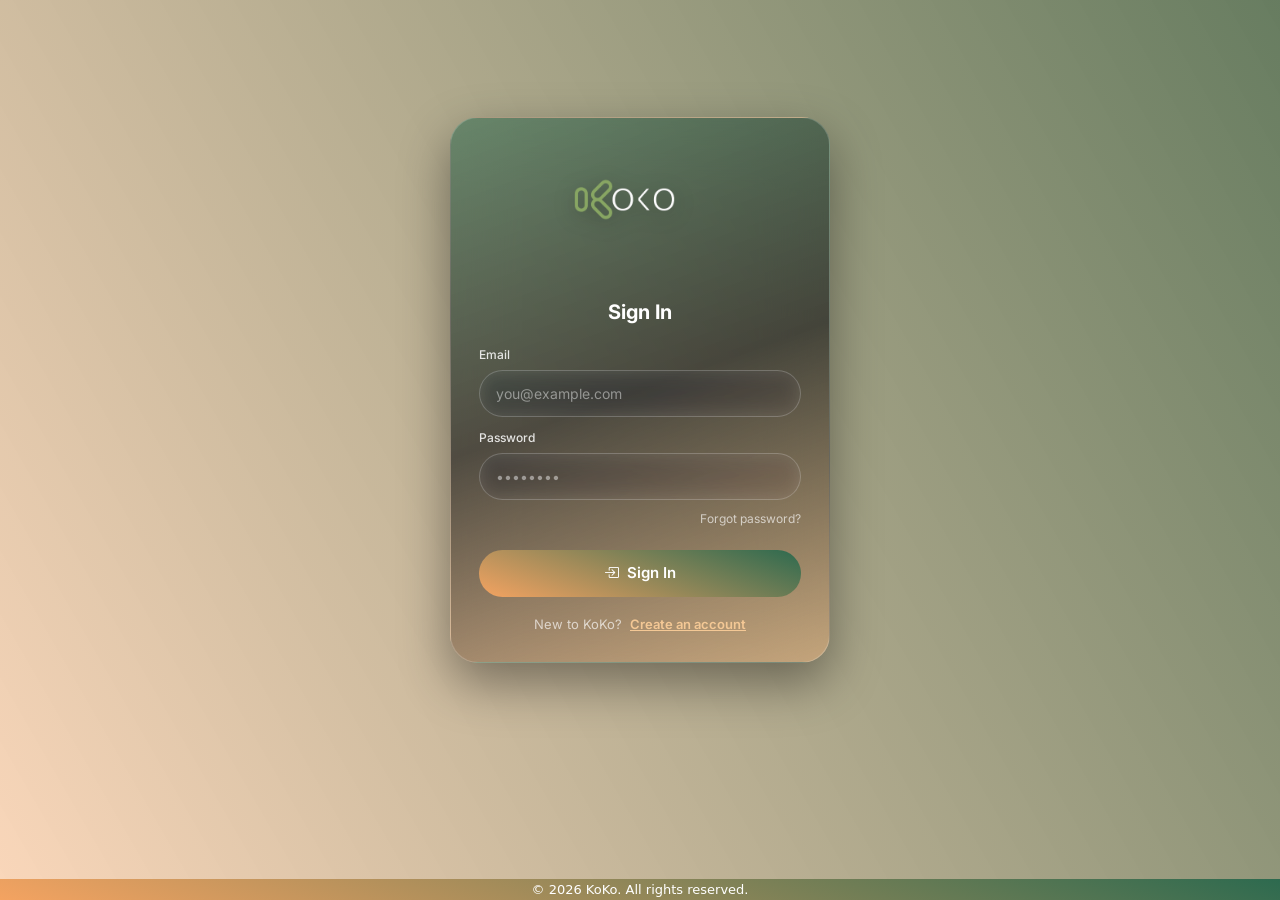
==== KoKoApp/src/main/resources/templates/login.html @ 44653a3a "CREATE: collection of the index pages stored under templates folder" ====
<!DOCTYPE html>
<html lang="en">
<head>
    <meta charset="UTF-8">
    <meta name="viewport" content="width=device-width, initial-scale=1.0">

<!-- ======================================================
     STYLESHEET

     Local HTML:
         css/style.css

     Spring Boot:
         /css/style.css
====================================================== -->

<link rel="stylesheet" href="../static/css/style.css">
<style>
    body {
  background-image: url("../static/images/Daveyton-Main-Entrance-B.jpg");
  background-size: cover;
  background-position: center;
  background-repeat: no-repeat;
  min-height: 100vh;

  
  
}
</style>

<!--
<link rel="stylesheet" href="/css/style.css">
-->

    <link href="https://cdn.jsdelivr.net/npm/bootstrap@5.3.3/dist/css/bootstrap.min.css" rel="stylesheet">
    <link href="https://fonts.googleapis.com/css2?family=Inter:wght@300;400;500;600;700&display=swap" rel="stylesheet">
    <link href="https://cdn.jsdelivr.net/npm/bootstrap-icons@1.11.3/font/bootstrap-icons.min.css" rel="stylesheet" >

    <title>KoKo | Sign In</title>
</head>

<body>



<main class="auth-page">
    <div class="auth-card">

        <img src="../static/images/kokoLogo.png" alt="KoKo" class="auth-logo">

        <h1 class="auth-title">Sign In</h1>

        <form class="auth-form" id="signin-form" autocomplete="off">

            <div id="login-error" class="auth-error"></div>

            <label class="auth-label" for="login-email">Email</label>
            <input type="email" id="login-email" class="auth-input" placeholder="you@example.com" required>

            <label class="auth-label" for="login-password">Password</label>
            <input type="password" id="login-password" class="auth-input" placeholder="••••••••" required>

            <a href="#" class="auth-forgot">Forgot password?</a>

            <button type="submit" class="auth-submit">
                <i class="bi bi-box-arrow-in-right"></i>
                Sign In
            </button>

            <p class="auth-switch">
                New to KoKo?
                <a href="/register" class="auth-switch-link">Create an account</a>
            </p>

        </form>

    </div>
</main>
<footer>
    <p>&copy; 2026 KoKo. All rights reserved.</p>
</footer>

<!-- ======================================================
     JAVASCRIPT
     ------------------------------------------------------
     Development (Open login.html):
         js/*.js

     Spring Boot:
         /js/*.js

     Uncomment the section you are using.
====================================================== -->

<!-- ========================= -->
<!-- Local HTML Development -->
<!-- ========================= -->
<script src="js/api.js"></script>
<script src="js/auth.js"></script>
<script src="js/ui.js"></script>

<!-- ========================= -->
<!-- Spring Boot Deployment -->
<!-- ========================= -->
<!--
<script src="/js/api.js"></script>
<script src="/js/auth.js"></script>
<script src="/js/ui.js"></script>
-->

</body>
</html>
---- KoKoApp/src/main/resources/static/css/style.css ----
/* BACKGROUND */
html, body {
  height: 100%;
  margin: 0;
}

body {
  background-image: url("../images/bgMain.png");
  background-size: cover;
  background-position: center;
  background-repeat: no-repeat;
  min-height: 100vh;

  
}

/* overlay */
body::before {
  content: "";
  opacity: 1;
  position: fixed;
  top: 0;
  left: 0;
  width: 100%;
  height: 100%;
  background: linear-gradient(600deg, rgba(13, 47, 2, 0.626), #f4a3616f);


  pointer-events: none;
}

/* HEADER */
header {
  position: fixed;
  top: 15px;
  left: 50%;
  transform: translateX(-50%);

  width: min(95%, 1200px);
  height: 55px;

  display: flex;
  align-items: center;
  justify-content: space-between;

  padding: 0 15px;

  background: linear-gradient(590deg, #2d6a4fc8, rgba(0, 0, 0, 0), #f4a361b3);
  border-radius: 200px;


  backdrop-filter: blur(50px);
  -webkit-backdrop-filter: blur(50px);
  border: 10px solid linear-gradient(390deg, #2d6a4f8f, rgba(0, 0, 0, 0), #f4a3618b);
  
  box-shadow: 0 10px 30px rgba(255, 255, 255, 0.25);
  

  z-index: 1000;
  animation: headerFloatIn 0.8s ease-out;
}

@keyframes headerFloatIn {
  0% {
    opacity: 0;
    transform: translateX(-50%) translateY(-20px) scale(0.98);
    filter: blur(6px);
  }

  100% {
    opacity: 1;
    transform: translateX(-50%) translateY(0) scale(1);
    filter: blur(0px);
  }
}

/* LEFT + RIGHT GROUPS */
.header-left,
.header-right {
  display: flex;
  align-items: center;
  gap: 10px;
}

/* LOGO (RESPONSIVE CENTER) */
.logo {
  position: absolute;
  top: 50%;
  left: 50%;
  transform: translate(-50%, -50%);

  width: clamp(560px, 30vw, 680px);
  height: auto;

  z-index: 2000;

  pointer-events: none;

  filter: drop-shadow(0 10px 25px rgba(0,0,0,0.35));
  opacity: 0;
  animation: logoIn 3s ease-out forwards;
}

@keyframes logoIn {
  0% {
    opacity: 0;
    transform: translate(-50%, -50%) scale(0.75);
    filter: blur(8px);
  }

  60% {
    opacity: 1;
    transform: translate(-50%, -50%) scale(1.05);
    filter: blur(0px);
  }

  100% {
    opacity: 1;
    transform: translate(-50%, -50%) scale(1);
    filter: blur(0px);
  }
}

/* ICON BUTTONS */
.auth-item {
  display: flex;
  align-items: center;
  gap: 6px;

  color: white;
  cursor: pointer;
  text-decoration: none;

  font-size: clamp(12px, 1.2vw, 16px);

  padding: 6px 10px;
  border-radius: 20px;

  transition: transform 0.2s ease, color 0.2s ease, background 0.2s ease;
}

/* ICONS */
.auth-icon {
  font-size: clamp(16px, 1.6vw, 24px);
}
.auth-item:hover {
  transform: scale(0.95);
  color: #ffffff;
  background: rgba(255, 255, 255, 0.15);
}
.auth-item:active {
  transform: scale(0.92);
  background: rgba(255, 255, 255, 0.2);
}
/* tooltip */
.auth-item {
  position: relative;
}
.auth-item::after {
  content: "";
}
/* show on hover */
.auth-item:hover::after{
  opacity: 1;
}

/* MOBILE BEHAVIOUR */
@media (max-width: 780px) {

  .auth-item span {
    display: none;
  }

  .auth-item::after {
    content: attr(data-tooltip);

    position: absolute;
    bottom: -40px;
    left: 50%;
    transform: translateX(-50%);

    background: linear-gradient(590deg, #2d6a4f8f, rgba(0, 0, 0, 0), #f4a3618b);
    color: white;

    padding: 4px 8px;
    font-size: 18px;
    border-radius: 50px;

    white-space: nowrap;

    opacity: 0;
    pointer-events: none;

    transition: opacity 0.1s ease;
  }

  .logo {
    width: 560px;
  }

  header {
    height: 50px;
  }
}


/* TOP RATED SECTION */
.top-rated-section {
  margin-top: 90px;
  padding: 2px;
}

/* header text */
.top-rated-header {
  text-align: center;
  margin-bottom: 1px;

}

.top-rated-header h2 {
  margin: 0;
  font-size: 22px;
  font-weight: 600;
  font-family: system-ui, -apple-system, "Segoe UI", Roboto, "Helvetica Neue", Arial, sans-serif;
  text-shadow: 0 2px 10px rgba(0,0,0,0.3);
}


.top-rated-header p {
  margin: 0px 0 0;
  font-size: 13px;
  font-style: italic;
}
.top-rated-header h2,
.top-rated-header p {
  color: #ffffff;
}
/*  STORIES SCROLL ROW */
.stories-container {
  display: flex;
  gap: 12px;

  overflow-x: auto;
  padding: 10px;

  scroll-snap-type: x mandatory;
  -webkit-overflow-scrolling: touch;
}

/* hide scrollbar  */
.stories-container::-webkit-scrollbar {
  display: none;
}
.stories-container {
  -ms-overflow-style: none;
  scrollbar-width: none; }

/* STORY CARD */
.story-card {
  flex: 0 0 auto;

  width: 160px;
  height: 120px;

  border-radius: 20px;

  background: rgba(255, 255, 255, 0.15);
  backdrop-filter: blur(10px);

  display: flex;
  align-items: center;
  justify-content: center;

  color: white;
  font-size: 18px;

  scroll-snap-align: start;
  

  transition: transform 0.2s ease;
}



/* hover effect */
.story-card:hover {
  transform: scale(1.05);
}



/* TITLE (WHITE CARD BACKGROUND) */
.top-rated-header h2,
.map-header h2 {
  

  
  backdrop-filter: blur(0px);

  padding: 1px 1px;
  border-radius: 50px;

  color: rgba(255, 255, 255, 0.819);
  font-size: 22px;
  font-weight: 600;

  animation: fadeUp 0.8s ease-out backwards;
  animation-delay: 0.3s;
}

.top-rated-header,
.map-header {
  text-align: center;
  margin-bottom: 12px;
}

@keyframes fadeUp {
  0% {
    opacity: 0;
    transform: translateY(20px);
    filter: blur(8px);
  }

  100% {
    opacity: 1;
    transform: translateY(0);
    filter: blur(0);
  }
}

@keyframes fadeScale {
  0% {
    opacity: 0;
    transform: scale(0.85);
    filter: blur(10px);
  }

  100% {
    opacity: 1;
    transform: scale(1);
    filter: blur(0);
  }
}

.top-rated-header p,
.map-header p {
  animation: fadeUp 0.8s ease-out backwards;
  animation-delay: 0.3s;
}

/* DESCRIPTION (SMALL WHITE CARD) */
.top-rated-header p,
.map-header p {
  


  position: center;

  background: linear-gradient(400deg, rgba(13, 47, 2, 0.626), #f4a3616f);
  backdrop-filter: blur(3px);
  border-radius: 50px;

  padding: 1px 100px;
  

  color: rgba(255, 255, 255, 0.85);
  font-size: 13px;

  box-shadow: 0 4px 12px rgba(0, 0, 0, 0.15);
}


/* MAP SECTION */
.map-section {
  margin-top: 1px;
  padding: 10px 10px;
}

/* HEADER */
.map-header {
  text-align: center;
  margin-bottom: 10px;
}

.map-header h2 {
  margin: 0;
  font-size: 22px;
  font-weight: 600;


  text-shadow: 0 2px 10px rgba(0,0,0,0.35);
}

.map-header p {
  margin: 0px 0 0;
  font-size: 13px;
  font-style: italic;

}



/* MAP CONTAINER */
.map-container {
  width: 100%;
  height: 380px;

  border-radius: 20px;

  background: rgba(255, 255, 255, 0.10);
  backdrop-filter: blur(12px);

  border: 1px solid rgba(255, 255, 255, 0.15);

  box-shadow:
    0 10px 30px rgba(0, 0, 0, 0.25);

  overflow: hidden;

  transition: transform 0.2s ease;
}

/* hover effect */
.map-container:hover {
  transform: scale(1.01);
}

.map-controls {
  display: flex;
  gap: 10px;
  justify-content: center;
  align-items: center;

  margin: 10px 0 15px;
  flex-wrap: wrap;
}

/* SEARCH BAR */
.map-search {
  flex: 1;
  max-width: 500px;

  padding: 10px 14px;

  border-radius: 50px;
  border: 1px solid rgba(255,255,255,0.2);

  background: rgba(255,255,255,0.12);
  backdrop-filter: blur(10px);

  color: white;
  outline: none;

  transition: 0.2s ease;
}

.map-search::placeholder {
  color: rgba(255,255,255,0.6);
}

.map-search:focus {
  transform: scale(1.02);
  border-color: rgba(255,255,255,0.4);
}

/* CATEGORY BUTTON */
.map-btn {
  display: flex;
  align-items: center;
  gap: 8px;

  padding: 10px 14px;

  border-radius: 50px;
  border: 1px solid rgba(255,255,255,0.2);

  background: rgba(255,255,255,0.12);
  backdrop-filter: blur(10px);

  color: white;
  cursor: pointer;

  transition: 0.2s ease;
}

.map-btn:hover {
  transform: scale(1.05);
  background: rgba(255,255,255,0.18);
}

/* FOOTER */


.bottom-actions {
  position: fixed;
  bottom: 23px; 
  left: 50%;
  transform: translateX(-50%);

  width: min(95%, 900px);

  display: flex;
  justify-content: space-between;
  align-items: center;

  z-index: 1500;

  pointer-events: none; /* prevents weird overlay blocking */
}

/* BUTTON STYLE */
.bottom-btn {
  pointer-events: auto;

  display: flex;
  align-items: center;
  gap: 4px;

  padding: 10px 16px;

  border-radius: 2000px;

  background: rgba(255, 255, 255, 0.12);
  
  background: linear-gradient(200deg, rgba(45,106,79,0.6), rgba(244,162,97,0.4));

  color: white;
  font-size: clamp(12px, 1.1vw, 15px);

  cursor: pointer;

  transition: all 0.2s ease;
}

/* ICONS */
.bottom-btn i {
  font-size: clamp(14px, 1.4vw, 18px);
}

/* HOVER EFFECT  */
.bottom-btn:hover {
  transform: translateY(-2px) scale(1.03);
  background: rgba(255, 255, 255, 0.18);
  box-shadow: 0 10px 25px rgba(0,0,0,0.25);
}

/* ACTIVE PRESS */
.bottom-btn:active {
  transform: scale(0.98);
}

/* subtle float in on load */
@keyframes floatInUp {
  0% {
    opacity: 0;
    transform: translateY(20px) scale(0.95);
    filter: blur(6px);
  }
  100% {
    opacity: 1;
    transform: translateY(0) scale(1);
    filter: blur(0);
  }
}

/* soft breathing glow */
@keyframes softGlow {
  0% {
    box-shadow: 0 0 0 rgba(255,255,255,0);
  }
  50% {
    box-shadow: 0 8px 25px rgba(255,255,255,0.08);
  }
  100% {
    box-shadow: 0 0 0 rgba(255,255,255,0);
  }
}

/* APPLY ANIMATION */
.bottom-btn {
  animation: floatInUp 0.6s ease-in both;
  animation-delay: 0.5s;
}

/* stagger each button like ChatGPT UI */
.bottom-btn.left {
  animation-delay: 0.2s;
}

.bottom-btn.center {
  animation-delay: 0.2s;
}

.bottom-btn.right {
  animation-delay: 0.2s;
}



@keyframes pulse {
  0% {
    opacity: 0;
    transform: scale(0.95);
  }
  50% {
    opacity: 0.2;
    transform: scale(1.05);
  }
  100% {
    opacity: 0;
    transform: scale(1.1);
  }
}




footer {
  position: fixed;
  bottom: 0;
  left: 50%;
  transform: translateX(-50%);

  width: 100%;

  background: linear-gradient(200deg, rgb(45, 106, 79), rgb(244, 163, 97));
  backdrop-filter: blur(10px);

  text-align: center;
  padding: 1px;

  z-index: 1000;
}
footer p {
  margin: 0;
  color: #fff;
  font-size: 13px;
  font-family: system-ui, -apple-system, "Segoe UI", Roboto, Arial, sans-serif;
}

/* ================================ */
/* AUTH PAGES (login.html / register.html) */
/* ================================ */

/* Lightweight header used on the auth pages - just the logo, links home */
.auth-page-header {
  display: flex;
  justify-content: center;
  padding: 28px 0 0;
  position: relative;
  z-index: 1;
}

.auth-page-header a {
  display: inline-block;
}

/* Full-page centering wrapper - sits on top of the site-wide bgMain.png
   background + gradient overlay already applied to <body> */
.auth-page {
  min-height: calc(100vh - 90px);
  display: flex;
  align-items: center;
  justify-content: center;
  padding: 30px 20px 60px;
  position: relative;
  z-index: 1;
}

/* CARD */
.auth-card {
  position: relative;

  width: 100%;
  max-width: 380px;

  padding: 3px 28px 28px;

  background: linear-gradient(160deg, rgba(45,106,79,0.55), rgba(20,20,20,0.65), rgba(244,162,97,0.35));
  backdrop-filter: blur(30px);
  -webkit-backdrop-filter: blur(30px);

  border: 1px solid rgba(255,255,255,0.18);
  border-radius: 28px;

  box-shadow: 0 20px 50px rgba(0,0,0,0.4);

  animation: fadeUp 0.35s ease-out;
}

/* LOGO */
.auth-logo {
  display: block;
  width: 300px;
  height: auto;
  margin: 0 auto 22px;
  filter: drop-shadow(0 4px 10px rgba(0,0,0,0.3));
}

.auth-title {
  margin: 0 0 22px;
  text-align: center;

  color: #ffffff;
  font-family: 'Inter', system-ui, sans-serif;
  font-size: 20px;
  font-weight: 700;
}

/* FORM */
.auth-form {
  display: flex;
  flex-direction: column;
}

.auth-label {
  color: rgba(255,255,255,0.85);
  font-family: 'Inter', system-ui, sans-serif;
  font-size: 12px;
  font-weight: 500;
  margin: 12px 0 6px;
}

.auth-label:first-of-type {
  margin-top: 0;
}

.auth-input {
  width: 100%;
  box-sizing: border-box;

  padding: 12px 16px;

  border-radius: 50px;
  border: 1px solid rgba(255,255,255,0.2);

  background: rgba(255,255,255,0.10);
  backdrop-filter: blur(10px);

  color: white;
  font-family: 'Inter', system-ui, sans-serif;
  font-size: 14px;
  outline: none;

  transition: 0.2s ease;
}

.auth-input::placeholder {
  color: rgba(255,255,255,0.45);
}

.auth-input:focus {
  transform: scale(1.01);
  border-color: rgba(255,255,255,0.45);
  background: rgba(255,255,255,0.14);
}

/* FORGOT PASSWORD */
.auth-forgot {
  align-self: flex-end;

  margin-top: 10px;

  color: rgba(255,255,255,0.65);
  font-family: 'Inter', system-ui, sans-serif;
  font-size: 12px;
  text-decoration: none;
}

.auth-forgot:hover {
  color: #ffffff;
  text-decoration: underline;
}

/* SUBMIT BUTTON */
.auth-submit {
  display: flex;
  align-items: center;
  justify-content: center;
  gap: 8px;

  width: 100%;

  margin-top: 22px;
  padding: 12px 0;

  border: none;
  border-radius: 50px;

  background: linear-gradient(200deg, #2d6a4f, #f4a361);
  color: white;

  font-family: 'Inter', system-ui, sans-serif;
  font-size: 15px;
  font-weight: 600;
  cursor: pointer;

  transition: transform 0.2s ease, box-shadow 0.2s ease;
}

.auth-submit:hover {
  transform: translateY(-2px);
  box-shadow: 0 10px 25px rgba(0,0,0,0.3);
}

.auth-submit:active {
  transform: scale(0.98);
}

/* SWITCH LINK (points to the other auth page) */
.auth-switch {
  margin: 18px 0 0;
  text-align: center;

  color: rgba(255,255,255,0.65);
  font-family: 'Inter', system-ui, sans-serif;
  font-size: 13px;
}

.auth-switch-link {
  color: #f4c895;
  font-family: 'Inter', system-ui, sans-serif;
  font-size: 13px;
  font-weight: 600;
  margin-left: 4px;

  text-decoration: underline;
}

.auth-switch-link:hover {
  color: #ffffff;
}

/* ERROR BOX */
.auth-error {
  display: none;

  background: rgba(220, 53, 69, 0.18);
  border: 1px solid rgba(220, 53, 69, 0.4);
  border-radius: 12px;

  padding: 10px 14px;
  margin-bottom: 4px;

  color: #ffb3ba;
  font-family: 'Inter', system-ui, sans-serif;
  font-size: 13px;
}

/* MOBILE */
@media (max-width: 480px) {
  .auth-card {
    padding: 3px 2px 2px;
    border-radius: 22px;
  }

  .auth-logo {
    width: 120px;
  }
}
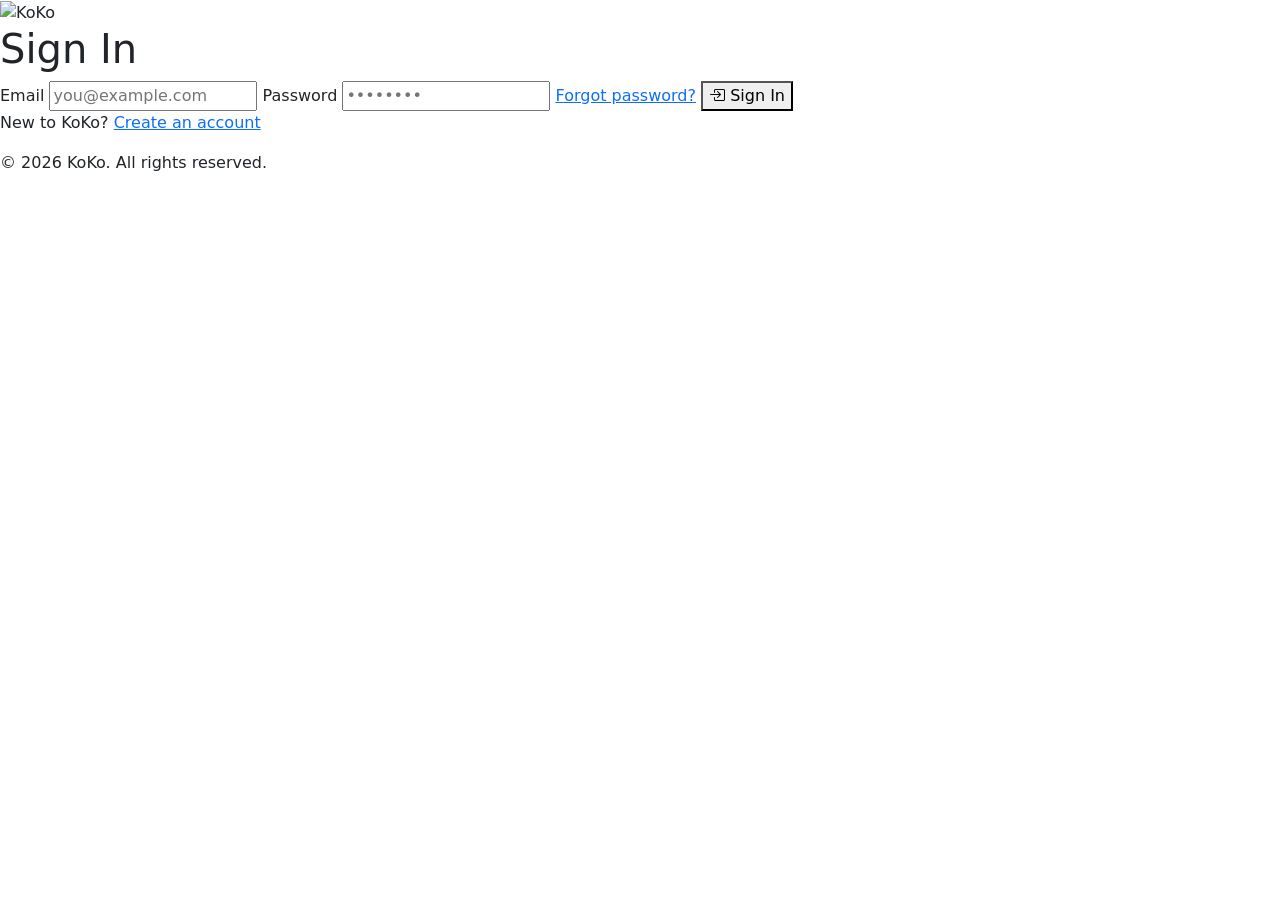
==== commit cb3f459b: "Refactor: newly updated and added select region button" ====
--- a/KoKoApp/src/main/resources/templates/login.html
+++ b/KoKoApp/src/main/resources/templates/login.html
@@ -14,10 +14,10 @@
          /css/style.css
 ====================================================== -->
 
-<link rel="stylesheet" href="../static/css/style.css">
+<link rel="stylesheet" href="/css/style.css">
 <style>
     body {
-  background-image: url("../static/images/Daveyton-Main-Entrance-B.jpg");
+  background-image: url("/images/Daveyton-Main-Entrance-B.jpg");
   background-size: cover;
   background-position: center;
   background-repeat: no-repeat;
@@ -46,7 +46,7 @@
 <main class="auth-page">
     <div class="auth-card">
 
-        <img src="../static/images/kokoLogo.png" alt="KoKo" class="auth-logo">
+        <img src="/images/kokoLogo.png" alt="KoKo" class="auth-logo">
 
         <h1 class="auth-title">Sign In</h1>
 
